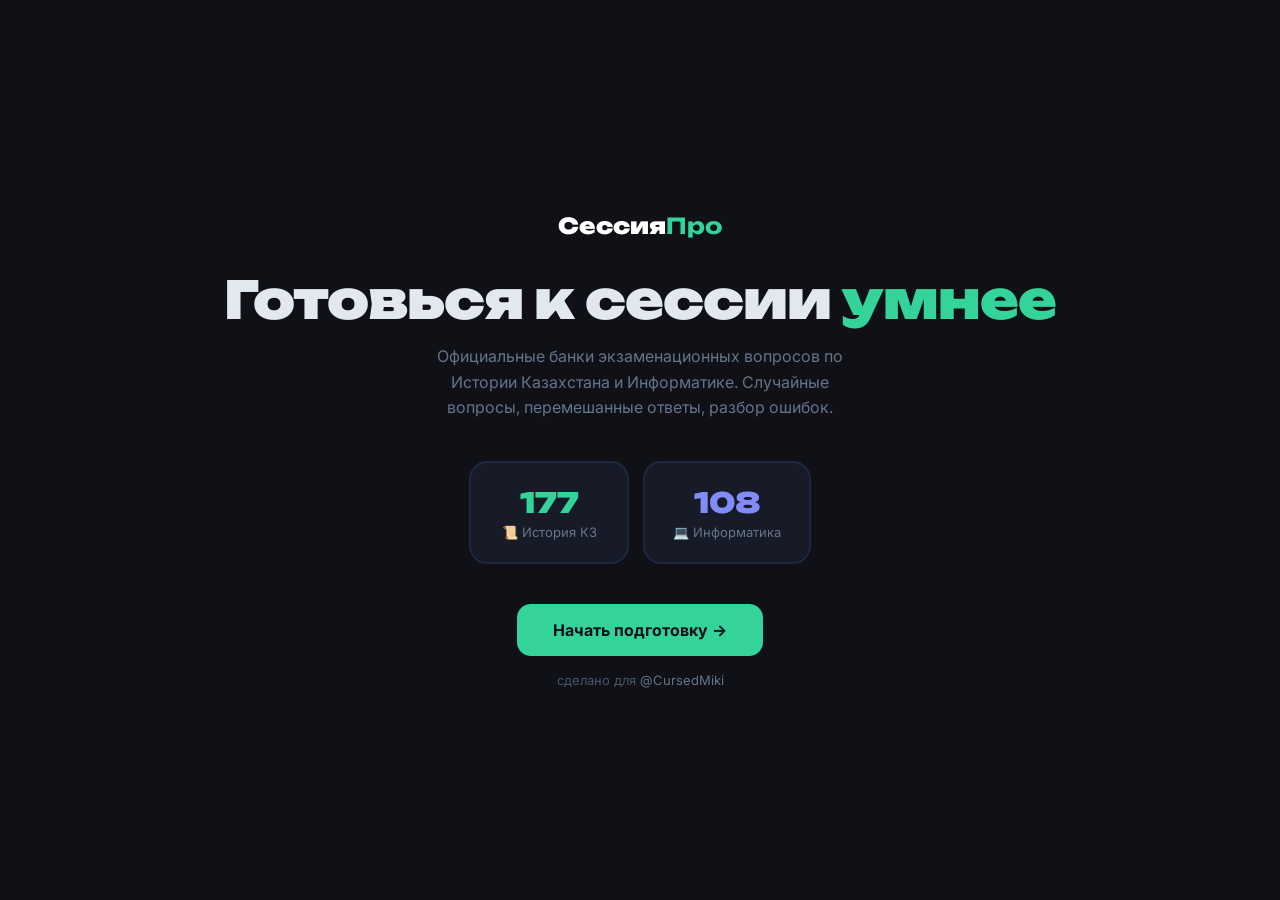
==== index.html @ 4532d5cd "Add files via upload" ====
<!DOCTYPE html>
<html lang="ru">
<head>
<meta charset="UTF-8">
<meta name="viewport" content="width=device-width,initial-scale=1">
<title>СессияПро — Подготовка к сессии</title>
<link href="https://fonts.googleapis.com/css2?family=Unbounded:wght@700;900&family=Inter:wght@400;500;600&display=swap" rel="stylesheet">
<style>
*{margin:0;padding:0;box-sizing:border-box}
body{min-height:100vh;background:#0f1117;color:#e2e8f0;font-family:'Inter',sans-serif;display:flex;flex-direction:column;align-items:center;justify-content:center;padding:24px;text-align:center}
.logo{font-family:'Unbounded',sans-serif;font-size:22px;font-weight:900;color:#fff;margin-bottom:32px}
.logo b{color:#34d399}
h1{font-family:'Unbounded',sans-serif;font-size:clamp(28px,6vw,52px);font-weight:900;line-height:1.1;letter-spacing:-1px;margin-bottom:16px}
h1 span{color:#34d399}
p{color:#64748b;font-size:16px;max-width:440px;line-height:1.6;margin-bottom:40px}
.cards{display:flex;gap:14px;margin-bottom:40px;flex-wrap:wrap;justify-content:center}
.card{background:#161b27;border:2px solid #1e2740;border-radius:18px;padding:22px 28px;min-width:160px}
.card .n{font-family:'Unbounded',sans-serif;font-size:28px;font-weight:900;color:#34d399;margin-bottom:4px}
.card:nth-child(2) .n{color:#818cf8}
.card .l{font-size:13px;color:#64748b}
a.start{display:inline-flex;align-items:center;gap:10px;background:#34d399;color:#0a0f1a;font-family:'Inter',sans-serif;font-size:16px;font-weight:700;padding:16px 36px;border-radius:14px;text-decoration:none;transition:.2s;margin-bottom:16px}
a.start:hover{background:#2dd4bf;transform:translateY(-2px);box-shadow:0 12px 40px rgba(52,211,153,.3)}
.sub{font-size:13px;color:#475569}
.sub a{color:#64748b;text-decoration:none}
.sub a:hover{color:#34d399}
</style>
</head>
<body>
<div class="logo">Сессия<b>Про</b></div>
<h1>Готовься к сессии <span>умнее</span></h1>
<p>Официальные банки экзаменационных вопросов по Истории Казахстана и Информатике. Случайные вопросы, перемешанные ответы, разбор ошибок.</p>
<div class="cards">
  <div class="card"><div class="n">177</div><div class="l">📜 История КЗ</div></div>
  <div class="card"><div class="n">108</div><div class="l">💻 Информатика</div></div>
</div>
<a class="start" href="quiz.html">Начать подготовку →</a>
<div class="sub">сделано для <a href="https://github.com/CursedMiki">@CursedMiki</a></div>
</body>
</html>
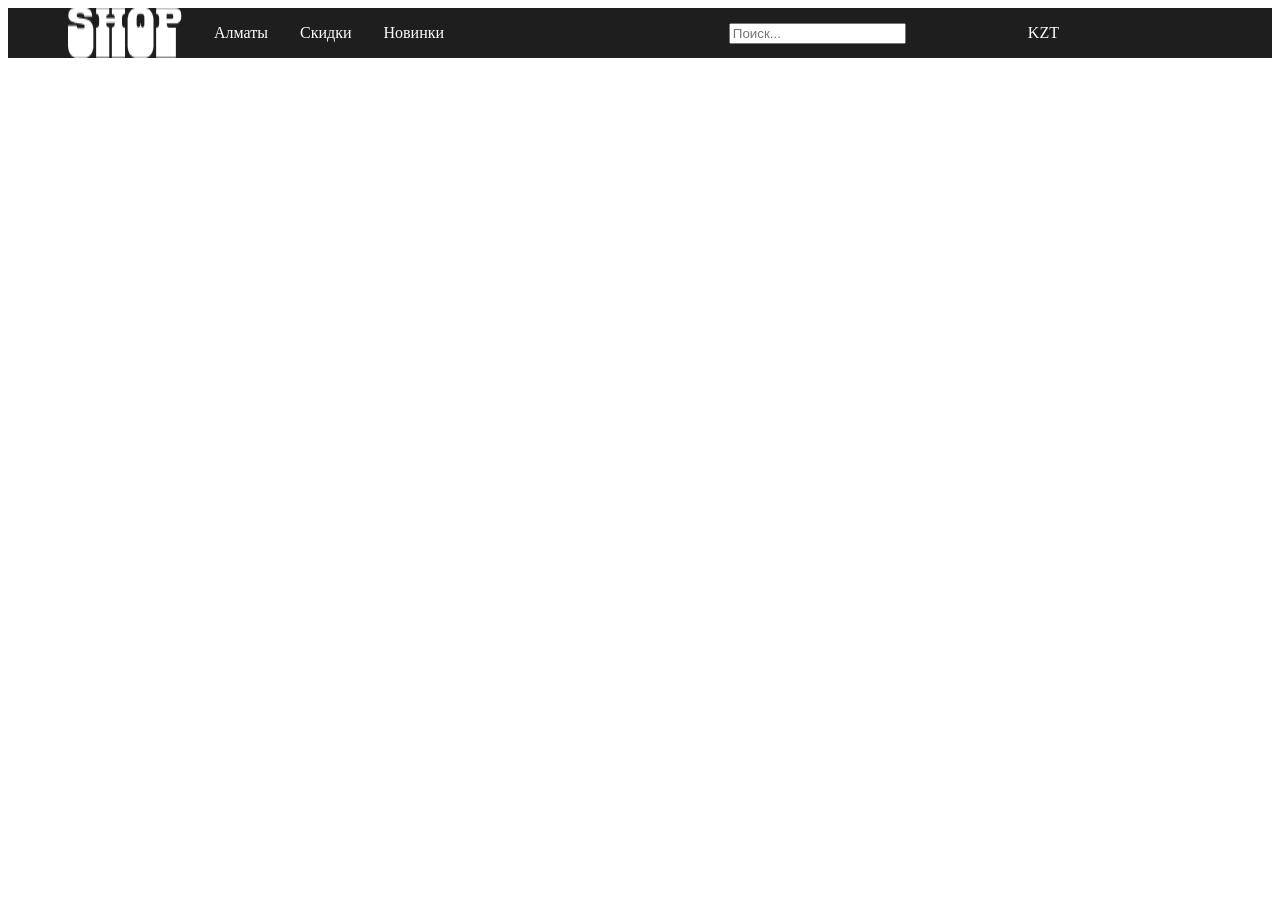
==== commit 0b4e6403: "Add files via upload" ====
--- a/index.html
+++ b/index.html
@@ -1,39 +1,27 @@
-<!DOCTYPE html>
-<html lang="ru">
-<head>
-<meta charset="UTF-8">
-<meta name="viewport" content="width=device-width,initial-scale=1">
-<title>СессияПро — Подготовка к сессии</title>
-<link href="https://fonts.googleapis.com/css2?family=Unbounded:wght@700;900&family=Inter:wght@400;500;600&display=swap" rel="stylesheet">
-<style>
-*{margin:0;padding:0;box-sizing:border-box}
-body{min-height:100vh;background:#0f1117;color:#e2e8f0;font-family:'Inter',sans-serif;display:flex;flex-direction:column;align-items:center;justify-content:center;padding:24px;text-align:center}
-.logo{font-family:'Unbounded',sans-serif;font-size:22px;font-weight:900;color:#fff;margin-bottom:32px}
-.logo b{color:#34d399}
-h1{font-family:'Unbounded',sans-serif;font-size:clamp(28px,6vw,52px);font-weight:900;line-height:1.1;letter-spacing:-1px;margin-bottom:16px}
-h1 span{color:#34d399}
-p{color:#64748b;font-size:16px;max-width:440px;line-height:1.6;margin-bottom:40px}
-.cards{display:flex;gap:14px;margin-bottom:40px;flex-wrap:wrap;justify-content:center}
-.card{background:#161b27;border:2px solid #1e2740;border-radius:18px;padding:22px 28px;min-width:160px}
-.card .n{font-family:'Unbounded',sans-serif;font-size:28px;font-weight:900;color:#34d399;margin-bottom:4px}
-.card:nth-child(2) .n{color:#818cf8}
-.card .l{font-size:13px;color:#64748b}
-a.start{display:inline-flex;align-items:center;gap:10px;background:#34d399;color:#0a0f1a;font-family:'Inter',sans-serif;font-size:16px;font-weight:700;padding:16px 36px;border-radius:14px;text-decoration:none;transition:.2s;margin-bottom:16px}
-a.start:hover{background:#2dd4bf;transform:translateY(-2px);box-shadow:0 12px 40px rgba(52,211,153,.3)}
-.sub{font-size:13px;color:#475569}
-.sub a{color:#64748b;text-decoration:none}
-.sub a:hover{color:#34d399}
-</style>
-</head>
-<body>
-<div class="logo">Сессия<b>Про</b></div>
-<h1>Готовься к сессии <span>умнее</span></h1>
-<p>Официальные банки экзаменационных вопросов по Истории Казахстана и Информатике. Случайные вопросы, перемешанные ответы, разбор ошибок.</p>
-<div class="cards">
-  <div class="card"><div class="n">177</div><div class="l">📜 История КЗ</div></div>
-  <div class="card"><div class="n">108</div><div class="l">💻 Информатика</div></div>
-</div>
-<a class="start" href="quiz.html">Начать подготовку →</a>
-<div class="sub">сделано для <a href="https://github.com/CursedMiki">@CursedMiki</a></div>
-</body>
+<!DOCTYPE html>
+<html lang="en">
+<head>
+    <meta charset="UTF-8">
+    <meta name="viewport" content="width=device-width, initial-scale=1.0">
+    <title>Bush World</title>
+    <link rel="stylesheet" href="style.css">
+</head>
+<body>
+    <div class="Container">
+        <div class="Header">
+            <div class="Left-Header">
+            <img src="Shop.png" alt="Logo">
+            <p>Алматы</p>
+            <p>Скидки</p>
+            <p>Новинки</p>
+            </div>
+            <div class="Search">
+                <input type="text" placeholder="Поиск...">
+            </div>
+            <div class="Right-Header">
+            <p>KZT</p>
+            </div>
+        </div>
+    </div>
+</body>
 </html>
--- a/style.css
+++ b/style.css
@@ -0,0 +1,22 @@
+.Header {
+    background-color: #1E1E1E;
+    max-height: 85px;
+    display: flex;
+    color: #FFFFFF;
+    align-items: center;
+    gap: 32px;
+}
+.Left-Header {
+    display: flex;
+    gap: 32px;
+    margin-left: 60px;
+}
+.Search {
+    display: flex;
+    gap: 10px;
+    margin-left: 20%;
+}
+.Right-Header {
+    display: flex;
+    margin-left: 90px;
+}
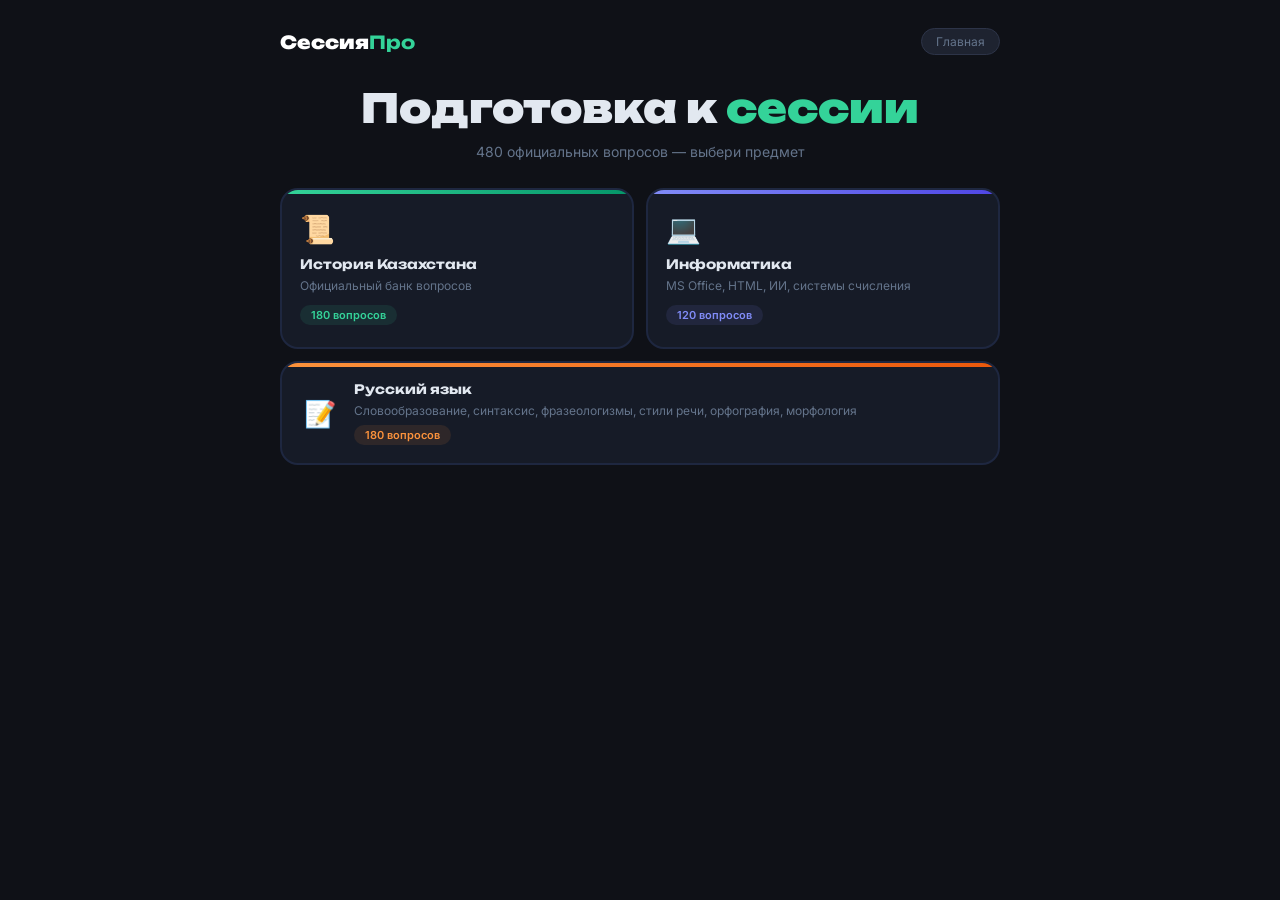
==== commit ac50376c: "Rename index (1).html to index.html" ====
--- a/index.html
+++ b/index.html
@@ -1,27 +1,121 @@
-<!DOCTYPE html>
-<html lang="en">
-<head>
-    <meta charset="UTF-8">
-    <meta name="viewport" content="width=device-width, initial-scale=1.0">
-    <title>Bush World</title>
-    <link rel="stylesheet" href="style.css">
-</head>
-<body>
-    <div class="Container">
-        <div class="Header">
-            <div class="Left-Header">
-            <img src="Shop.png" alt="Logo">
-            <p>Алматы</p>
-            <p>Скидки</p>
-            <p>Новинки</p>
-            </div>
-            <div class="Search">
-                <input type="text" placeholder="Поиск...">
-            </div>
-            <div class="Right-Header">
-            <p>KZT</p>
-            </div>
-        </div>
-    </div>
-</body>
-</html>+<!DOCTYPE html>
+<html lang="ru">
+<head>
+<meta charset="UTF-8">
+<meta name="viewport" content="width=device-width,initial-scale=1">
+<title>СессияПро</title>
+<link href="https://fonts.googleapis.com/css2?family=Unbounded:wght@700;900&family=Inter:wght@400;500;600&display=swap" rel="stylesheet">
+<link rel="stylesheet" href="style.css">
+
+</head>
+<body>
+<div class="wrap">
+  <div class="hdr"><div class="logo">Сессия<b>Про</b></div><div class="chip" id="chip">Главная</div></div>
+
+  <div class="screen on" id="s-home">
+    <div class="home-title">Подготовка к <span>сессии</span></div>
+    <div class="home-sub">480 официальных вопросов — выбери предмет</div>
+    <div class="subjects">
+      <div class="subj hist" onclick="goMode('hist')">
+        <span class="emoji">📜</span>
+        <h2>История Казахстана</h2>
+        <p>Официальный банк вопросов</p>
+        <span class="sbadge">180 вопросов</span>
+      </div>
+      <div class="subj info" onclick="goMode('info')">
+        <span class="emoji">💻</span>
+        <h2>Информатика</h2>
+        <p>MS Office, HTML, ИИ, системы счисления</p>
+        <span class="sbadge">120 вопросов</span>
+      </div>
+      <div class="subj rus" onclick="goMode('rus')">
+        <span class="emoji">📝</span>
+        <div class="stxt">
+          <h2>Русский язык</h2>
+          <p>Словообразование, синтаксис, фразеологизмы, стили речи, орфография, морфология</p>
+          <span class="sbadge">180 вопросов</span>
+        </div>
+      </div>
+    </div>
+  </div>
+
+  <div class="screen" id="s-mode-hist">
+    <button class="back-btn" onclick="show('s-home','Главная')">← Назад</button>
+    <div class="mode-title">📜 История Казахстана</div><div class="mode-sub">177 вопросов</div>
+    <div class="modes">
+      <div class="mode hmode" onclick="launch('hist',20,'r')"><span class="mi">🎲</span><span class="mc">20</span><h3>Быстрый тест</h3><p>20 случайных</p></div>
+      <div class="mode hmode" onclick="launch('hist',40,'r')"><span class="mi">⚡</span><span class="mc">40</span><h3>Полутест</h3><p>40 случайных</p></div>
+      <div class="mode hmode" onclick="launch('hist',0,'all')"><span class="mi">🏆</span><span class="mc">180</span><h3>Полный экзамен</h3><p>Все вопросы</p></div>
+      <div class="mode hmode" onclick="launch('hist',0,'w')"><span class="mi">🔄</span><span class="mc" id="wb-h">0</span><h3>Ошибки</h3><p>Только неверные</p></div>
+    </div>
+    <div class="cust"><label>Своё количество</label><div class="cust-row">
+      <select id="cn-h"><option>10</option><option selected>20</option><option>30</option><option>50</option><option value="180">Все</option></select>
+      <button class="gbtn gh" onclick="launch('hist',+document.getElementById('cn-h').value,'r')">Начать →</button>
+    </div></div>
+  </div>
+
+  <div class="screen" id="s-mode-info">
+    <button class="back-btn" onclick="show('s-home','Главная')">← Назад</button>
+    <div class="mode-title">💻 Информатика</div><div class="mode-sub">108 вопросов</div>
+    <div class="modes">
+      <div class="mode imode" onclick="launch('info',20,'r')"><span class="mi">🎲</span><span class="mc">20</span><h3>Быстрый тест</h3><p>20 случайных</p></div>
+      <div class="mode imode" onclick="launch('info',40,'r')"><span class="mi">⚡</span><span class="mc">40</span><h3>Полутест</h3><p>40 случайных</p></div>
+      <div class="mode imode" onclick="launch('info',0,'all')"><span class="mi">🏆</span><span class="mc">120</span><h3>Полный экзамен</h3><p>Все вопросы</p></div>
+      <div class="mode imode" onclick="launch('info',0,'w')"><span class="mi">🔄</span><span class="mc" id="wb-i">0</span><h3>Ошибки</h3><p>Только неверные</p></div>
+    </div>
+    <div class="cust"><label>Своё количество</label><div class="cust-row">
+      <select id="cn-i"><option>10</option><option selected>20</option><option>30</option><option>50</option><option value="120">Все</option></select>
+      <button class="gbtn gi" onclick="launch('info',+document.getElementById('cn-i').value,'r')">Начать →</button>
+    </div></div>
+  </div>
+
+  <div class="screen" id="s-mode-rus">
+    <button class="back-btn" onclick="show('s-home','Главная')">← Назад</button>
+    <div class="mode-title">📝 Русский язык</div><div class="mode-sub">148 вопросов</div>
+    <div class="modes">
+      <div class="mode rmode" onclick="launch('rus',20,'r')"><span class="mi">🎲</span><span class="mc">20</span><h3>Быстрый тест</h3><p>20 случайных</p></div>
+      <div class="mode rmode" onclick="launch('rus',40,'r')"><span class="mi">⚡</span><span class="mc">40</span><h3>Полутест</h3><p>40 случайных</p></div>
+      <div class="mode rmode" onclick="launch('rus',0,'all')"><span class="mi">🏆</span><span class="mc">180</span><h3>Полный экзамен</h3><p>Все вопросы</p></div>
+      <div class="mode rmode" onclick="launch('rus',0,'w')"><span class="mi">🔄</span><span class="mc" id="wb-r">0</span><h3>Ошибки</h3><p>Только неверные</p></div>
+    </div>
+    <div class="cust"><label>Своё количество</label><div class="cust-row">
+      <select id="cn-r"><option>10</option><option selected>20</option><option>30</option><option>50</option><option value="180">Все</option></select>
+      <button class="gbtn gr" onclick="launch('rus',+document.getElementById('cn-r').value,'r')">Начать →</button>
+    </div></div>
+  </div>
+
+  <div class="screen" id="s-quiz">
+    <div class="qhdr"><div class="qsubj" id="qsl">История <b>КЗ</b></div><div class="pw"><div class="pb" id="pb"></div></div><div class="qnl" id="qnl">0/0</div></div>
+    <div class="qcard"><div class="qlbl" id="qn">ВОПРОС 1</div><div class="qtext" id="qt"></div></div>
+    <div class="opts" id="opts"></div>
+    <div class="qnav"><button class="xbtn" onclick="exitQ()">✕ Выйти</button><button class="nbtn hc" id="nb" onclick="nextQ()">Следующий →</button></div>
+  </div>
+
+  <div class="screen" id="s-res">
+    <div class="res-center">
+      <div class="rring">
+        <svg width="120" height="120" viewBox="0 0 120 120">
+          <circle cx="60" cy="60" r="52" fill="none" stroke="#1e2740" stroke-width="8"/>
+          <circle id="rc" cx="60" cy="60" r="52" fill="none" stroke="#34d399" stroke-width="8" stroke-linecap="round" stroke-dasharray="326.73" stroke-dashoffset="326.73"/>
+        </svg>
+        <div class="rinn"><div class="rpct" id="rp">0%</div><div class="rlbl">результат</div></div>
+      </div>
+      <div class="rtitle" id="rtl">—</div><div class="rtext" id="rtx"></div>
+    </div>
+    <div class="stats">
+      <div class="stat green"><div class="sv" id="sok">0</div><div class="sk">Верно</div></div>
+      <div class="stat red"><div class="sv" id="sno">0</div><div class="sk">Неверно</div></div>
+      <div class="stat"><div class="sv" id="stot">0</div><div class="sk">Всего</div></div>
+    </div>
+    <div class="revtl">Разбор ошибок</div><div class="revl" id="rl"></div>
+    <div class="rbtns">
+      <button class="xbtn" style="flex:1" onclick="exitQ()">← Главная</button>
+      <button class="nbtn hc" id="rbtn" style="display:flex;flex:1" onclick="retryQ()">↺ Ещё раз</button>
+    </div>
+  </div>
+</div>
+<div class="toast" id="toast"></div>
+<script src="script.js"></script>
+
+</body>
+</html>
--- a/style.css
+++ b/style.css
@@ -1,22 +1,105 @@
-.Header {
-    background-color: #1E1E1E;
-    max-height: 85px;
-    display: flex;
-    color: #FFFFFF;
-    align-items: center;
-    gap: 32px;
-}
-.Left-Header {
-    display: flex;
-    gap: 32px;
-    margin-left: 60px;
-}
-.Search {
-    display: flex;
-    gap: 10px;
-    margin-left: 20%;
-}
-.Right-Header {
-    display: flex;
-    margin-left: 90px;
-}+*{margin:0;padding:0;box-sizing:border-box}
+body{min-height:100vh;background:#0f1117;color:#e2e8f0;font-family:'Inter',sans-serif;padding:0 16px 60px}
+.wrap{max-width:720px;margin:0 auto}
+.hdr{padding:28px 0 30px;display:flex;align-items:center;justify-content:space-between}
+.logo{font-family:'Unbounded',sans-serif;font-size:18px;font-weight:900;color:#fff}
+.logo b{color:#34d399}
+.chip{background:#1e2330;border:1px solid #2d3448;border-radius:99px;padding:5px 14px;font-size:12px;color:#64748b}
+.screen{display:none}.screen.on{display:block;animation:up .3s ease}
+@keyframes up{from{opacity:0;transform:translateY(12px)}to{opacity:1;transform:translateY(0)}}
+.home-title{font-family:'Unbounded',sans-serif;font-size:clamp(22px,5vw,40px);font-weight:900;line-height:1.15;margin-bottom:12px;text-align:center}
+.home-title span{color:#34d399}
+.home-sub{text-align:center;color:#64748b;font-size:14px;margin-bottom:28px}
+.subjects{display:grid;grid-template-columns:1fr 1fr;gap:12px;margin-bottom:28px}
+.subj{background:#161b27;border:2px solid #1e2740;border-radius:18px;padding:22px 18px;cursor:pointer;transition:.2s;position:relative;overflow:hidden}
+.subj::before{content:'';position:absolute;top:0;left:0;right:0;height:4px;border-radius:18px 18px 0 0}
+.subj.hist::before{background:linear-gradient(90deg,#34d399,#059669)}
+.subj.info::before{background:linear-gradient(90deg,#818cf8,#4f46e5)}
+.subj.rus::before{background:linear-gradient(90deg,#fb923c,#ea580c)}
+.subj.rus{grid-column:1/-1;display:flex;align-items:center;gap:18px;padding:18px 22px}
+.subj.rus .emoji{margin-bottom:0;font-size:26px}
+.subj.rus .stxt{flex:1}
+.subj:hover{transform:translateY(-3px);border-color:#2d3a5a;box-shadow:0 8px 24px rgba(0,0,0,.4)}
+.subj .emoji{font-size:28px;margin-bottom:10px;display:block}
+.subj h2{font-family:'Unbounded',sans-serif;font-size:13px;font-weight:700;margin-bottom:5px;line-height:1.3}
+.subj p{font-size:12px;color:#64748b;line-height:1.4}
+.sbadge{display:inline-block;margin-top:10px;border-radius:99px;padding:3px 11px;font-size:11px;font-weight:600}
+.subj.rus .sbadge{margin-top:6px}
+.hist .sbadge{background:rgba(52,211,153,.1);color:#34d399}
+.info .sbadge{background:rgba(129,140,248,.1);color:#818cf8}
+.rus .sbadge{background:rgba(251,146,60,.1);color:#fb923c}
+.back-btn{display:inline-flex;align-items:center;gap:6px;background:none;border:1.5px solid #1e2740;color:#64748b;padding:8px 16px;border-radius:10px;font-family:'Inter',sans-serif;font-size:13px;cursor:pointer;margin-bottom:20px;transition:.2s}
+.back-btn:hover{border-color:#34d399;color:#34d399}
+.mode-title{font-family:'Unbounded',sans-serif;font-size:20px;font-weight:700;margin-bottom:5px}
+.mode-sub{color:#64748b;font-size:13px;margin-bottom:18px}
+.modes{display:grid;grid-template-columns:1fr 1fr;gap:9px;margin-bottom:16px}
+.mode{background:#161b27;border:1.5px solid #1e2740;border-radius:13px;padding:15px;cursor:pointer;transition:.2s;text-align:left;position:relative}
+.mode:hover{transform:translateY(-2px)}
+.hmode:hover{border-color:#34d399}.imode:hover{border-color:#818cf8}.rmode:hover{border-color:#fb923c}
+.mode .mi{font-size:20px;margin-bottom:7px;display:block}
+.mode h3{font-size:13px;font-weight:600;margin-bottom:2px}
+.mode p{font-size:12px;color:#64748b}
+.mode .mc{position:absolute;top:10px;right:10px;border-radius:99px;padding:2px 7px;font-size:11px;font-weight:700}
+.hmode .mc{background:rgba(52,211,153,.12);color:#34d399}
+.imode .mc{background:rgba(129,140,248,.12);color:#818cf8}
+.rmode .mc{background:rgba(251,146,60,.12);color:#fb923c}
+.cust{background:#161b27;border:1.5px solid #1e2740;border-radius:13px;padding:14px}
+.cust label{font-size:12px;color:#64748b;display:block;margin-bottom:7px}
+.cust-row{display:flex;gap:8px;align-items:center}
+select{background:#0f1117;border:1.5px solid #1e2740;border-radius:9px;color:#e2e8f0;font-family:'Inter',sans-serif;font-size:13px;padding:8px 12px;outline:none;cursor:pointer}
+.gbtn{flex:1;border:none;border-radius:9px;font-family:'Inter',sans-serif;font-size:14px;font-weight:600;padding:10px 18px;cursor:pointer;transition:.15s}
+.gbtn.gh{background:#34d399;color:#0a0f1a}.gbtn.gh:hover{background:#2dd4bf}
+.gbtn.gi{background:#818cf8;color:#fff}.gbtn.gi:hover{background:#6366f1}
+.gbtn.gr{background:#fb923c;color:#fff}.gbtn.gr:hover{background:#ea580c}
+.qhdr{display:flex;align-items:center;gap:11px;margin-bottom:18px;padding-top:20px}
+.qsubj{font-size:12px;color:#64748b;white-space:nowrap}
+.qsubj b{color:#34d399}.qsubj.ic b{color:#818cf8}.qsubj.rc b{color:#fb923c}
+.pw{flex:1;height:4px;background:#1e2740;border-radius:99px;overflow:hidden}
+.pb{height:100%;background:#34d399;border-radius:99px;transition:width .4s}
+.pb.ic{background:#818cf8}.pb.rc{background:#fb923c}
+.qnl{font-size:12px;color:#64748b;white-space:nowrap}
+.qcard{background:#161b27;border:1.5px solid #1e2740;border-radius:16px;padding:20px;margin-bottom:11px;position:relative;overflow:hidden}
+.qcard::after{content:'';position:absolute;top:0;left:0;right:0;height:3px;background:linear-gradient(90deg,#34d399,#818cf8)}
+.qlbl{font-size:10px;letter-spacing:2px;text-transform:uppercase;color:#475569;margin-bottom:8px}
+.qtext{font-size:15px;font-weight:500;line-height:1.55}
+.opts{display:flex;flex-direction:column;gap:6px;margin-bottom:12px}
+.opt{background:#161b27;border:1.5px solid #1e2740;border-radius:11px;padding:11px 13px;cursor:pointer;display:flex;align-items:center;gap:10px;transition:.18s;font-size:13px}
+.opt:hover:not(.dis){border-color:#34d399;background:rgba(52,211,153,.04)}
+.ltr{width:25px;height:25px;border-radius:7px;border:1.5px solid #2d3448;display:flex;align-items:center;justify-content:center;font-size:11px;font-weight:700;flex-shrink:0;color:#64748b;transition:.18s}
+.opt.ok{border-color:#34d399;background:rgba(52,211,153,.07)}.opt.ok .ltr{background:#34d399;border-color:#34d399;color:#0a0f1a}
+.opt.no{border-color:#f87171;background:rgba(248,113,113,.07)}.opt.no .ltr{background:#f87171;border-color:#f87171;color:#fff}
+.opt.dis{cursor:default}
+.oc{margin-left:auto;font-size:13px;opacity:0;flex-shrink:0}.opt.ok .oc,.opt.no .oc{opacity:1}
+.qnav{display:flex;gap:8px}
+.xbtn{background:none;border:1.5px solid #1e2740;color:#64748b;border-radius:10px;font-family:'Inter',sans-serif;font-size:13px;padding:10px 14px;cursor:pointer;transition:.15s}
+.xbtn:hover{border-color:#f87171;color:#f87171}
+.nbtn{flex:1;border:none;border-radius:10px;font-family:'Inter',sans-serif;font-size:14px;font-weight:600;padding:11px;cursor:pointer;display:none;transition:.15s}
+.nbtn.hc{background:#34d399;color:#0a0f1a}.nbtn.hc:hover{background:#2dd4bf}
+.nbtn.ic{background:#818cf8;color:#fff}.nbtn.ic:hover{background:#6366f1}
+.nbtn.rc{background:#fb923c;color:#fff}.nbtn.rc:hover{background:#ea580c}
+.res-center{text-align:center;padding:28px 0 14px}
+.rring{width:120px;height:120px;margin:0 auto 18px;position:relative}
+.rring svg{transform:rotate(-90deg)}
+.rring circle{transition:stroke-dashoffset 1.1s cubic-bezier(.4,0,.2,1)}
+.rinn{position:absolute;inset:0;display:flex;flex-direction:column;align-items:center;justify-content:center}
+.rpct{font-family:'Unbounded',sans-serif;font-size:26px;font-weight:900;line-height:1}
+.rlbl{font-size:10px;color:#64748b;margin-top:3px}
+.rtitle{font-family:'Unbounded',sans-serif;font-size:18px;font-weight:700;margin-bottom:6px}
+.rtext{color:#64748b;font-size:13px;margin-bottom:22px}
+.stats{display:grid;grid-template-columns:repeat(3,1fr);gap:8px;margin-bottom:18px}
+.stat{background:#161b27;border:1.5px solid #1e2740;border-radius:12px;padding:13px;text-align:center}
+.stat .sv{font-family:'Unbounded',sans-serif;font-size:20px;font-weight:700;margin-bottom:3px}
+.stat .sk{font-size:10px;color:#64748b}
+.stat.green .sv{color:#34d399}.stat.red .sv{color:#f87171}
+.revtl{font-size:10px;letter-spacing:2px;text-transform:uppercase;color:#475569;margin-bottom:9px;text-align:left}
+.revl{text-align:left;margin-bottom:18px}
+.ritem{background:#161b27;border:1.5px solid #1e2740;border-left:3px solid #f87171;border-radius:10px;padding:11px 13px;margin-bottom:5px}
+.rq{font-size:12px;font-weight:500;margin-bottom:5px;line-height:1.4}
+.rrow{display:flex;gap:5px;flex-wrap:wrap}
+.ra{padding:3px 7px;border-radius:5px;font-size:11px}
+.rc2{background:rgba(52,211,153,.1);color:#34d399}
+.rw{background:rgba(248,113,113,.1);color:#f87171;text-decoration:line-through}
+.rbtns{display:flex;gap:8px;padding-bottom:40px}
+.toast{position:fixed;bottom:18px;left:50%;transform:translateX(-50%) translateY(80px);background:#1e2740;border:1.5px solid #2d3a5a;border-radius:10px;padding:9px 16px;font-size:13px;z-index:999;transition:.3s;pointer-events:none;white-space:nowrap}
+.toast.on{transform:translateX(-50%) translateY(0)}
+@media(max-width:500px){.subjects{grid-template-columns:1fr}.modes{grid-template-columns:1fr}.qtext{font-size:13px}.qcard{padding:16px}}
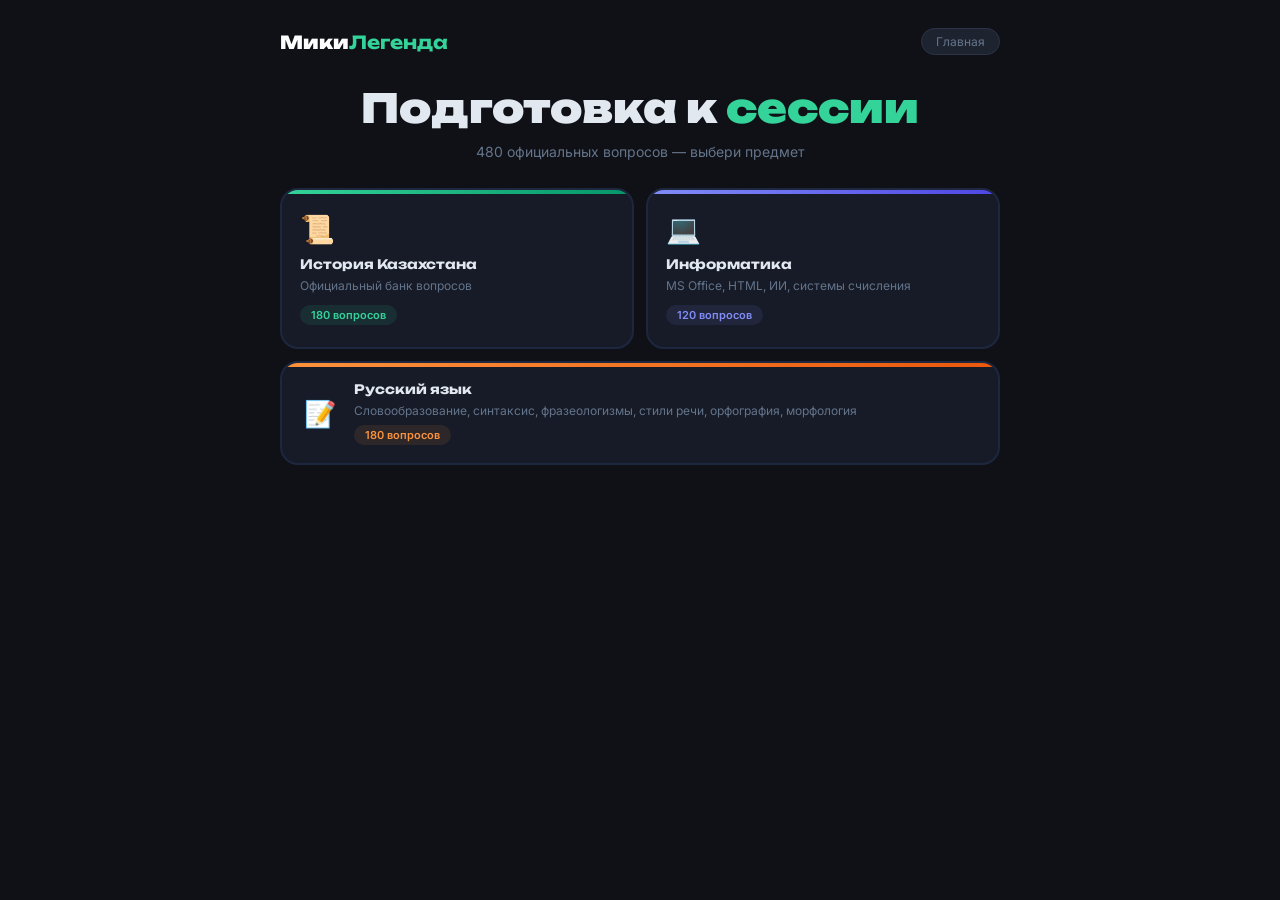
==== commit 6b9d3085: "Update index.html" ====
--- a/index.html
+++ b/index.html
@@ -3,14 +3,14 @@
 <head>
 <meta charset="UTF-8">
 <meta name="viewport" content="width=device-width,initial-scale=1">
-<title>СессияПро</title>
+<title>МикиЛегенда</title>
 <link href="https://fonts.googleapis.com/css2?family=Unbounded:wght@700;900&family=Inter:wght@400;500;600&display=swap" rel="stylesheet">
 <link rel="stylesheet" href="style.css">
 
 </head>
 <body>
 <div class="wrap">
-  <div class="hdr"><div class="logo">Сессия<b>Про</b></div><div class="chip" id="chip">Главная</div></div>
+  <div class="hdr"><div class="logo">Мики<b>Легенда</b></div><div class="chip" id="chip">Главная</div></div>
 
   <div class="screen on" id="s-home">
     <div class="home-title">Подготовка к <span>сессии</span></div>
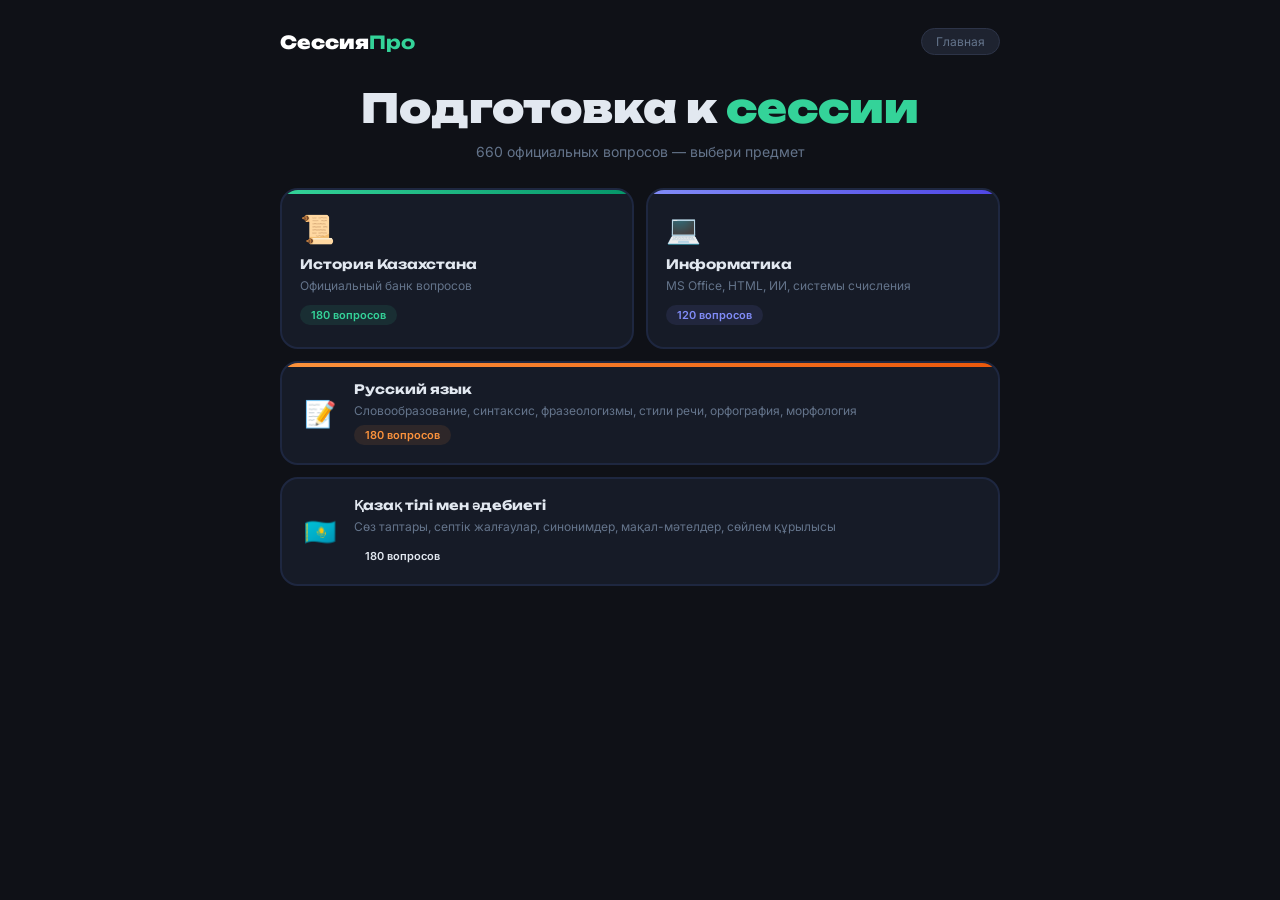
==== commit 6d08749c: "Update index.html" ====
--- a/index.html
+++ b/index.html
@@ -3,18 +3,18 @@
 <head>
 <meta charset="UTF-8">
 <meta name="viewport" content="width=device-width,initial-scale=1">
-<title>МикиЛегенда</title>
+<title>СессияПро</title>
 <link href="https://fonts.googleapis.com/css2?family=Unbounded:wght@700;900&family=Inter:wght@400;500;600&display=swap" rel="stylesheet">
 <link rel="stylesheet" href="style.css">
 
 </head>
 <body>
 <div class="wrap">
-  <div class="hdr"><div class="logo">Мики<b>Легенда</b></div><div class="chip" id="chip">Главная</div></div>
+  <div class="hdr"><div class="logo">Сессия<b>Про</b></div><div class="chip" id="chip">Главная</div></div>
 
   <div class="screen on" id="s-home">
     <div class="home-title">Подготовка к <span>сессии</span></div>
-    <div class="home-sub">480 официальных вопросов — выбери предмет</div>
+    <div class="home-sub">660 официальных вопросов — выбери предмет</div>
     <div class="subjects">
       <div class="subj hist" onclick="goMode('hist')">
         <span class="emoji">📜</span>
@@ -36,6 +36,14 @@
           <span class="sbadge">180 вопросов</span>
         </div>
       </div>
+      <div class="subj kaz" onclick="goMode('kaz')" style="grid-column:1/-1;display:flex;align-items:center;gap:18px;padding:18px 22px">
+        <span class="emoji" style="margin-bottom:0;font-size:26px">🇰🇿</span>
+        <div class="stxt">
+          <h2>Қазақ тілі мен әдебиеті</h2>
+          <p>Сөз таптары, септік жалғаулар, синонимдер, мақал-мәтелдер, сөйлем құрылысы</p>
+          <span class="sbadge">180 вопросов</span>
+        </div>
+      </div>
     </div>
   </div>
 
@@ -44,7 +52,7 @@
     <div class="mode-title">📜 История Казахстана</div><div class="mode-sub">177 вопросов</div>
     <div class="modes">
       <div class="mode hmode" onclick="launch('hist',20,'r')"><span class="mi">🎲</span><span class="mc">20</span><h3>Быстрый тест</h3><p>20 случайных</p></div>
-      <div class="mode hmode" onclick="launch('hist',40,'r')"><span class="mi">⚡</span><span class="mc">40</span><h3>Полутест</h3><p>40 случайных</p></div>
+      <div class="mode hmode" onclick="launch('hist',40,'r')"><span class="mi">⚡️</span><span class="mc">40</span><h3>Полутест</h3><p>40 случайных</p></div>
       <div class="mode hmode" onclick="launch('hist',0,'all')"><span class="mi">🏆</span><span class="mc">180</span><h3>Полный экзамен</h3><p>Все вопросы</p></div>
       <div class="mode hmode" onclick="launch('hist',0,'w')"><span class="mi">🔄</span><span class="mc" id="wb-h">0</span><h3>Ошибки</h3><p>Только неверные</p></div>
     </div>
@@ -59,7 +67,7 @@
     <div class="mode-title">💻 Информатика</div><div class="mode-sub">108 вопросов</div>
     <div class="modes">
       <div class="mode imode" onclick="launch('info',20,'r')"><span class="mi">🎲</span><span class="mc">20</span><h3>Быстрый тест</h3><p>20 случайных</p></div>
-      <div class="mode imode" onclick="launch('info',40,'r')"><span class="mi">⚡</span><span class="mc">40</span><h3>Полутест</h3><p>40 случайных</p></div>
+      <div class="mode imode" onclick="launch('info',40,'r')"><span class="mi">⚡️</span><span class="mc">40</span><h3>Полутест</h3><p>40 случайных</p></div>
       <div class="mode imode" onclick="launch('info',0,'all')"><span class="mi">🏆</span><span class="mc">120</span><h3>Полный экзамен</h3><p>Все вопросы</p></div>
       <div class="mode imode" onclick="launch('info',0,'w')"><span class="mi">🔄</span><span class="mc" id="wb-i">0</span><h3>Ошибки</h3><p>Только неверные</p></div>
     </div>
@@ -74,7 +82,7 @@
     <div class="mode-title">📝 Русский язык</div><div class="mode-sub">148 вопросов</div>
     <div class="modes">
       <div class="mode rmode" onclick="launch('rus',20,'r')"><span class="mi">🎲</span><span class="mc">20</span><h3>Быстрый тест</h3><p>20 случайных</p></div>
-      <div class="mode rmode" onclick="launch('rus',40,'r')"><span class="mi">⚡</span><span class="mc">40</span><h3>Полутест</h3><p>40 случайных</p></div>
+      <div class="mode rmode" onclick="launch('rus',40,'r')"><span class="mi">⚡️</span><span class="mc">40</span><h3>Полутест</h3><p>40 случайных</p></div>
       <div class="mode rmode" onclick="launch('rus',0,'all')"><span class="mi">🏆</span><span class="mc">180</span><h3>Полный экзамен</h3><p>Все вопросы</p></div>
       <div class="mode rmode" onclick="launch('rus',0,'w')"><span class="mi">🔄</span><span class="mc" id="wb-r">0</span><h3>Ошибки</h3><p>Только неверные</p></div>
     </div>
@@ -84,6 +92,20 @@
     </div></div>
   </div>
 
+  <div class="screen" id="s-mode-kaz">
+    <button class="back-btn" onclick="show('s-home','Главная')">← Назад</button>
+    <div class="mode-title">🇰🇿 Қазақ тілі мен әдебиеті</div><div class="mode-sub">180 сұрақ — режимді таңдаңыз</div>
+    <div class="modes">
+      <div class="mode kmode" onclick="launch('kaz',20,'r')"><span class="mi">🎲</span><span class="mc">20</span><h3>Жылдам тест</h3><p>20 кездейсоқ сұрақ</p></div>
+      <div class="mode kmode" onclick="launch('kaz',40,'r')"><span class="mi">⚡️</span><span class="mc">40</span><h3>Жарты тест</h3><p>40 кездейсоқ сұрақ</p></div>
+      <div class="mode kmode" onclick="launch('kaz',0,'all')"><span class="mi">🏆</span><span class="mc">180</span><h3>Толық емтихан</h3><p>Барлық сұрақтар</p></div>
+      <div class="mode kmode" onclick="launch('kaz',0,'w')"><span class="mi">🔄</span><span class="mc" id="wb-k">0</span><h3>Қателер</h3><p>Тек қате жауаптар</p></div>
+    </div>
+    <div class="cust"><label>Сұрақ санын таңдаңыз</label><div class="cust-row">
+      <select id="cn-k"><option>10</option><option selected>20</option><option>30</option><option>50</option><option value="180">Барлығы</option></select>
+      <button class="gbtn gk" onclick="launch('kaz',+document.getElementById('cn-k').value,'r')">Бастау →</button>
+    </div></div>
+  </div>
   <div class="screen" id="s-quiz">
     <div class="qhdr"><div class="qsubj" id="qsl">История <b>КЗ</b></div><div class="pw"><div class="pb" id="pb"></div></div><div class="qnl" id="qnl">0/0</div></div>
     <div class="qcard"><div class="qlbl" id="qn">ВОПРОС 1</div><div class="qtext" id="qt"></div></div>
